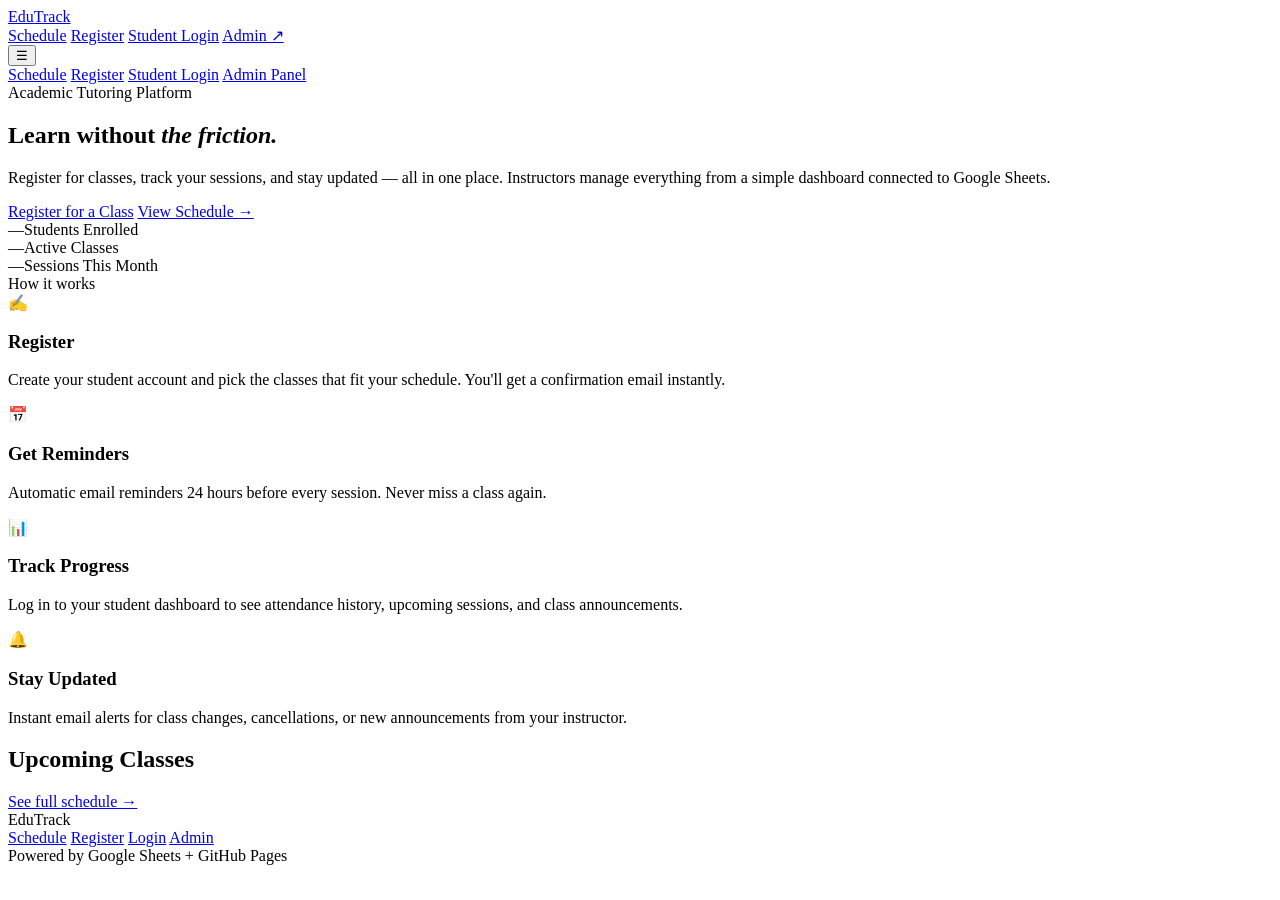
==== index.html @ 66f83318 "Create index.html" ====
<!DOCTYPE html>
<html lang="en">
<head>
  <meta charset="UTF-8" />
  <meta name="viewport" content="width=device-width, initial-scale=1.0"/>
  <title>EduTrack — Academic Class Management</title>
  <link rel="preconnect" href="https://fonts.googleapis.com">
  <link href="https://fonts.googleapis.com/css2?family=DM+Serif+Display:ital@0;1&family=Inter:wght@300;400;500;600&family=JetBrains+Mono:wght@400;500&display=swap" rel="stylesheet">
  <link rel="stylesheet" href="css/main.css">
</head>
<body>

  <!-- NAV -->
  <nav class="nav">
    <a href="index.html" class="nav-logo">Edu<span>Track</span></a>
    <div class="nav-links">
      <a href="pages/schedule.html">Schedule</a>
      <a href="pages/register.html">Register</a>
      <a href="pages/login.html">Student Login</a>
      <a href="pages/admin.html" class="nav-admin">Admin ↗</a>
    </div>
    <button class="nav-burger" onclick="toggleNav()">☰</button>
  </nav>
  <div class="nav-mobile" id="navMobile">
    <a href="pages/schedule.html">Schedule</a>
    <a href="pages/register.html">Register</a>
    <a href="pages/login.html">Student Login</a>
    <a href="pages/admin.html">Admin Panel</a>
  </div>

  <!-- HERO -->
  <section class="hero">
    <div class="hero-eyebrow">Academic Tutoring Platform</div>
    <h1 class="hero-headline">Learn without <em>the friction.</em></h1>
    <p class="hero-sub">Register for classes, track your sessions, and stay updated — all in one place. Instructors manage everything from a simple dashboard connected to Google Sheets.</p>
    <div class="hero-cta">
      <a href="pages/register.html" class="btn btn-primary">Register for a Class</a>
      <a href="pages/schedule.html" class="btn btn-ghost">View Schedule →</a>
    </div>
    <div class="hero-stats">
      <div class="stat"><span class="stat-num" id="statStudents">—</span><span class="stat-label">Students Enrolled</span></div>
      <div class="stat-divider"></div>
      <div class="stat"><span class="stat-num" id="statClasses">—</span><span class="stat-label">Active Classes</span></div>
      <div class="stat-divider"></div>
      <div class="stat"><span class="stat-num" id="statSessions">—</span><span class="stat-label">Sessions This Month</span></div>
    </div>
  </section>

  <!-- HOW IT WORKS -->
  <section class="how">
    <div class="how-label">How it works</div>
    <div class="how-grid">
      <div class="how-card">
        <div class="how-icon">✍️</div>
        <h3>Register</h3>
        <p>Create your student account and pick the classes that fit your schedule. You'll get a confirmation email instantly.</p>
      </div>
      <div class="how-card">
        <div class="how-icon">📅</div>
        <h3>Get Reminders</h3>
        <p>Automatic email reminders 24 hours before every session. Never miss a class again.</p>
      </div>
      <div class="how-card">
        <div class="how-icon">📊</div>
        <h3>Track Progress</h3>
        <p>Log in to your student dashboard to see attendance history, upcoming sessions, and class announcements.</p>
      </div>
      <div class="how-card">
        <div class="how-icon">🔔</div>
        <h3>Stay Updated</h3>
        <p>Instant email alerts for class changes, cancellations, or new announcements from your instructor.</p>
      </div>
    </div>
  </section>

  <!-- UPCOMING CLASSES PREVIEW -->
  <section class="preview">
    <div class="preview-header">
      <h2>Upcoming Classes</h2>
      <a href="pages/schedule.html" class="preview-more">See full schedule →</a>
    </div>
    <div id="previewClasses" class="preview-grid">
      <div class="skeleton-card"></div>
      <div class="skeleton-card"></div>
      <div class="skeleton-card"></div>
    </div>
  </section>

  <!-- FOOTER -->
  <footer class="footer">
    <div class="footer-brand">Edu<span>Track</span></div>
    <div class="footer-links">
      <a href="pages/schedule.html">Schedule</a>
      <a href="pages/register.html">Register</a>
      <a href="pages/login.html">Login</a>
      <a href="pages/admin.html">Admin</a>
    </div>
    <div class="footer-note">Powered by Google Sheets + GitHub Pages</div>
  </footer>

  <script src="js/config.js"></script>
  <script src="js/api.js"></script>
  <script src="js/main.js"></script>
</body>
</html>
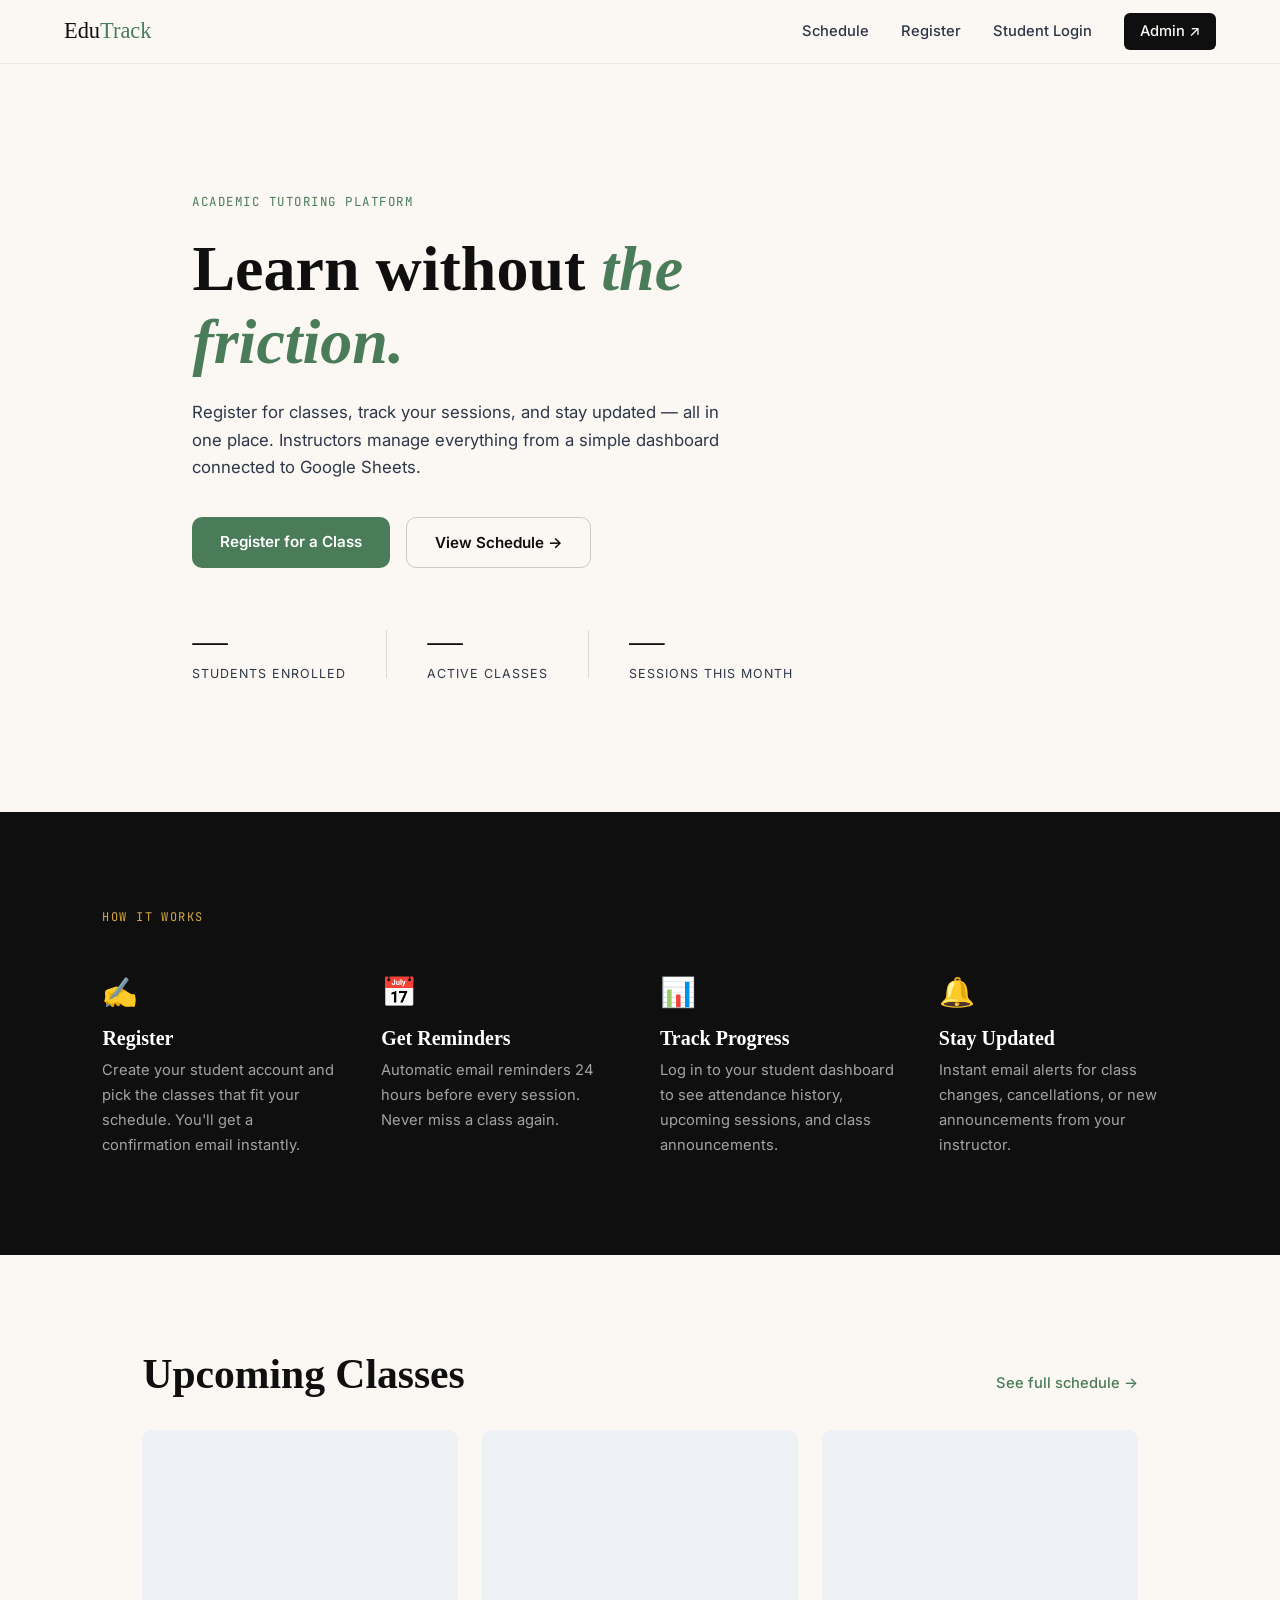
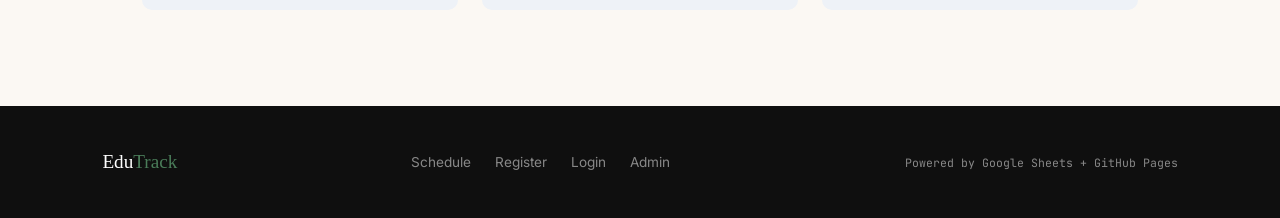
==== commit 9be3e957: "Update index.html" ====
--- a/index.html
+++ b/index.html
@@ -6,7 +6,7 @@
   <title>EduTrack — Academic Class Management</title>
   <link rel="preconnect" href="https://fonts.googleapis.com">
   <link href="https://fonts.googleapis.com/css2?family=DM+Serif+Display:ital@0;1&family=Inter:wght@300;400;500;600&family=JetBrains+Mono:wght@400;500&display=swap" rel="stylesheet">
-  <link rel="stylesheet" href="css/main.css">
+  <link rel="stylesheet" href="main.css">
 </head>
 <body>
 
--- a/main.css
+++ b/main.css
@@ -0,0 +1,269 @@
+/* ============================================
+   EDUTRACK — MAIN STYLESHEET
+   Palette: Ink (#0F0F0F), Slate (#2D3748), 
+   Sage (#4A7C59), Cream (#FBF8F3), 
+   Gold (#D4A843), Mist (#EEF2F7)
+   Display: DM Serif Display / Body: Inter
+   ============================================ */
+
+*, *::before, *::after { box-sizing: border-box; margin: 0; padding: 0; }
+
+:root {
+  --ink:    #0F0F0F;
+  --slate:  #2D3748;
+  --sage:   #4A7C59;
+  --sage-light: #EBF4EE;
+  --cream:  #FBF8F3;
+  --gold:   #D4A843;
+  --mist:   #EEF2F7;
+  --danger: #C0392B;
+  --warn:   #E67E22;
+  --radius: 10px;
+  --shadow: 0 2px 16px rgba(15,15,15,0.08);
+  --shadow-lg: 0 8px 40px rgba(15,15,15,0.12);
+}
+
+html { scroll-behavior: smooth; }
+
+body {
+  font-family: 'Inter', sans-serif;
+  background: var(--cream);
+  color: var(--ink);
+  font-size: 16px;
+  line-height: 1.65;
+  min-height: 100vh;
+}
+
+/* ---- TYPOGRAPHY ---- */
+h1, h2, h3 { font-family: 'DM Serif Display', serif; line-height: 1.15; }
+h1 { font-size: clamp(2.4rem, 6vw, 4rem); }
+h2 { font-size: clamp(1.8rem, 4vw, 2.6rem); }
+h3 { font-size: 1.25rem; }
+em { font-style: italic; color: var(--sage); }
+code, .mono { font-family: 'JetBrains Mono', monospace; font-size: 0.85em; }
+
+/* ---- NAV ---- */
+.nav {
+  position: sticky; top: 0; z-index: 100;
+  display: flex; align-items: center; justify-content: space-between;
+  padding: 0 clamp(1.5rem, 5vw, 4rem);
+  height: 64px;
+  background: rgba(251,248,243,0.92);
+  backdrop-filter: blur(12px);
+  border-bottom: 1px solid rgba(15,15,15,0.06);
+}
+.nav-logo { font-family: 'DM Serif Display', serif; font-size: 1.4rem; color: var(--ink); text-decoration: none; }
+.nav-logo span { color: var(--sage); }
+.nav-links { display: flex; gap: 2rem; align-items: center; }
+.nav-links a { text-decoration: none; color: var(--slate); font-size: 0.92rem; font-weight: 500; transition: color 0.2s; }
+.nav-links a:hover { color: var(--sage); }
+.nav-admin { background: var(--ink); color: var(--cream) !important; padding: 0.4rem 1rem; border-radius: 6px; }
+.nav-admin:hover { background: var(--sage) !important; color: white !important; }
+.nav-burger { display: none; background: none; border: none; font-size: 1.4rem; cursor: pointer; }
+.nav-mobile { display: none; position: fixed; top: 64px; left: 0; right: 0; background: var(--cream); border-bottom: 1px solid var(--mist); padding: 1rem 2rem; z-index: 99; flex-direction: column; gap: 1rem; }
+.nav-mobile.open { display: flex; }
+.nav-mobile a { color: var(--slate); text-decoration: none; font-weight: 500; padding: 0.5rem 0; }
+@media (max-width: 700px) {
+  .nav-links { display: none; }
+  .nav-burger { display: block; }
+}
+
+/* ---- BUTTONS ---- */
+.btn { display: inline-block; padding: 0.75rem 1.75rem; border-radius: var(--radius); text-decoration: none; font-weight: 600; font-size: 0.95rem; transition: all 0.2s; cursor: pointer; border: none; }
+.btn-primary { background: var(--sage); color: white; }
+.btn-primary:hover { background: #3a6347; transform: translateY(-1px); box-shadow: 0 4px 16px rgba(74,124,89,0.3); }
+.btn-ghost { background: transparent; color: var(--ink); border: 1.5px solid rgba(15,15,15,0.2); }
+.btn-ghost:hover { border-color: var(--sage); color: var(--sage); }
+.btn-danger { background: var(--danger); color: white; }
+.btn-gold { background: var(--gold); color: var(--ink); }
+.btn-sm { padding: 0.45rem 1rem; font-size: 0.85rem; }
+.btn:disabled { opacity: 0.5; cursor: not-allowed; transform: none !important; }
+
+/* ---- HERO ---- */
+.hero {
+  padding: clamp(4rem, 10vw, 8rem) clamp(1.5rem, 8vw, 10rem);
+  max-width: 1100px; margin: 0 auto;
+}
+.hero-eyebrow { font-family: 'JetBrains Mono', monospace; font-size: 0.78rem; letter-spacing: 0.12em; text-transform: uppercase; color: var(--sage); margin-bottom: 1.2rem; }
+.hero-headline { margin-bottom: 1.25rem; max-width: 680px; }
+.hero-sub { max-width: 560px; color: var(--slate); font-size: 1.05rem; margin-bottom: 2.2rem; }
+.hero-cta { display: flex; gap: 1rem; flex-wrap: wrap; margin-bottom: 3.5rem; }
+.hero-stats { display: flex; align-items: center; gap: 2.5rem; flex-wrap: wrap; }
+.stat { display: flex; flex-direction: column; }
+.stat-num { font-family: 'DM Serif Display', serif; font-size: 2.2rem; color: var(--ink); line-height: 1; }
+.stat-label { font-size: 0.78rem; color: var(--slate); text-transform: uppercase; letter-spacing: 0.08em; margin-top: 0.25rem; }
+.stat-divider { width: 1px; height: 48px; background: rgba(15,15,15,0.12); }
+
+/* ---- HOW IT WORKS ---- */
+.how {
+  background: var(--ink);
+  color: white;
+  padding: clamp(3rem, 8vw, 6rem) clamp(1.5rem, 8vw, 10rem);
+}
+.how-label { font-family: 'JetBrains Mono', monospace; font-size: 0.75rem; letter-spacing: 0.12em; text-transform: uppercase; color: var(--gold); margin-bottom: 2.5rem; }
+.how-grid { display: grid; grid-template-columns: repeat(auto-fit, minmax(220px, 1fr)); gap: 2.5rem; }
+.how-card { }
+.how-icon { font-size: 1.8rem; margin-bottom: 0.75rem; }
+.how-card h3 { color: white; margin-bottom: 0.5rem; }
+.how-card p { color: rgba(255,255,255,0.62); font-size: 0.92rem; line-height: 1.7; }
+
+/* ---- PREVIEW SECTION ---- */
+.preview {
+  padding: clamp(3rem, 8vw, 6rem) clamp(1.5rem, 8vw, 10rem);
+  max-width: 1200px; margin: 0 auto;
+}
+.preview-header { display: flex; align-items: baseline; justify-content: space-between; margin-bottom: 2rem; }
+.preview-more { color: var(--sage); font-weight: 500; text-decoration: none; font-size: 0.92rem; }
+.preview-grid { display: grid; grid-template-columns: repeat(auto-fill, minmax(300px, 1fr)); gap: 1.5rem; }
+.class-card {
+  background: white; border-radius: var(--radius); padding: 1.5rem;
+  border: 1px solid rgba(15,15,15,0.07); box-shadow: var(--shadow);
+  transition: box-shadow 0.2s, transform 0.2s;
+}
+.class-card:hover { box-shadow: var(--shadow-lg); transform: translateY(-2px); }
+.class-card-subject { font-family: 'JetBrains Mono', monospace; font-size: 0.72rem; letter-spacing: 0.1em; text-transform: uppercase; color: var(--sage); margin-bottom: 0.4rem; }
+.class-card-title { font-family: 'DM Serif Display', serif; font-size: 1.25rem; margin-bottom: 0.5rem; }
+.class-card-meta { display: flex; flex-direction: column; gap: 0.2rem; font-size: 0.85rem; color: var(--slate); margin-bottom: 1rem; }
+.class-card-footer { display: flex; align-items: center; justify-content: space-between; }
+.capacity-bar { flex: 1; height: 4px; background: var(--mist); border-radius: 2px; margin-right: 1rem; overflow: hidden; }
+.capacity-fill { height: 100%; background: var(--sage); border-radius: 2px; transition: width 0.4s; }
+.capacity-fill.warn { background: var(--warn); }
+.capacity-fill.full { background: var(--danger); }
+.capacity-label { font-size: 0.78rem; color: var(--slate); white-space: nowrap; }
+
+/* ---- SKELETON ---- */
+.skeleton-card { background: var(--mist); border-radius: var(--radius); height: 180px; animation: shimmer 1.5s infinite; }
+@keyframes shimmer { 0%,100%{opacity:0.5} 50%{opacity:1} }
+
+/* ---- FORMS ---- */
+.form-page { max-width: 520px; margin: 4rem auto; padding: 0 1.5rem; }
+.form-page h1 { margin-bottom: 0.4rem; }
+.form-page .sub { color: var(--slate); margin-bottom: 2rem; font-size: 0.95rem; }
+.form-card { background: white; border-radius: var(--radius); padding: 2rem; box-shadow: var(--shadow); border: 1px solid rgba(15,15,15,0.07); }
+.form-group { margin-bottom: 1.25rem; }
+.form-group label { display: block; font-size: 0.85rem; font-weight: 600; color: var(--slate); margin-bottom: 0.4rem; }
+.form-group input, .form-group select, .form-group textarea {
+  width: 100%; padding: 0.65rem 0.9rem;
+  border: 1.5px solid rgba(15,15,15,0.12); border-radius: 8px;
+  font-family: 'Inter', sans-serif; font-size: 0.95rem; color: var(--ink);
+  background: var(--cream); transition: border-color 0.2s;
+  outline: none;
+}
+.form-group input:focus, .form-group select:focus, .form-group textarea:focus { border-color: var(--sage); background: white; }
+.form-group.error input, .form-group.error select { border-color: var(--danger); }
+.form-error { font-size: 0.8rem; color: var(--danger); margin-top: 0.3rem; }
+.form-hint { font-size: 0.8rem; color: var(--slate); margin-top: 0.3rem; opacity: 0.7; }
+.form-actions { margin-top: 1.5rem; }
+.form-actions .btn { width: 100%; text-align: center; }
+.form-switch { margin-top: 1.25rem; text-align: center; font-size: 0.88rem; color: var(--slate); }
+.form-switch a { color: var(--sage); font-weight: 600; text-decoration: none; }
+
+/* ---- ALERTS ---- */
+.alert { padding: 0.9rem 1.1rem; border-radius: 8px; font-size: 0.9rem; margin-bottom: 1rem; display: none; }
+.alert.show { display: block; }
+.alert-success { background: var(--sage-light); color: #2a5c38; border: 1px solid #c3dfc9; }
+.alert-error { background: #fdf0ef; color: var(--danger); border: 1px solid #f5c6c2; }
+.alert-info { background: #eef4ff; color: #2558c0; border: 1px solid #bdd0f5; }
+.alert-warn { background: #fff8ee; color: #8a5100; border: 1px solid #f5dda8; }
+
+/* ---- DASHBOARD ---- */
+.dashboard { max-width: 1100px; margin: 0 auto; padding: 2rem 1.5rem; }
+.dashboard-header { display: flex; align-items: center; justify-content: space-between; margin-bottom: 2.5rem; flex-wrap: wrap; gap: 1rem; }
+.welcome-name { font-family: 'DM Serif Display', serif; font-size: 1.8rem; }
+.dashboard-tabs { display: flex; gap: 0; border-bottom: 2px solid var(--mist); margin-bottom: 2rem; overflow-x: auto; }
+.tab-btn { padding: 0.7rem 1.4rem; background: none; border: none; font-family: 'Inter', sans-serif; font-size: 0.9rem; font-weight: 500; color: var(--slate); cursor: pointer; border-bottom: 2px solid transparent; margin-bottom: -2px; transition: all 0.2s; white-space: nowrap; }
+.tab-btn.active { color: var(--sage); border-bottom-color: var(--sage); }
+.tab-content { display: none; }
+.tab-content.active { display: block; }
+
+/* ---- TABLE ---- */
+.data-table { width: 100%; border-collapse: collapse; font-size: 0.9rem; }
+.data-table th { text-align: left; font-size: 0.75rem; text-transform: uppercase; letter-spacing: 0.08em; color: var(--slate); padding: 0.6rem 1rem; border-bottom: 1.5px solid var(--mist); font-family: 'JetBrains Mono', monospace; }
+.data-table td { padding: 0.85rem 1rem; border-bottom: 1px solid var(--mist); vertical-align: middle; }
+.data-table tr:last-child td { border-bottom: none; }
+.data-table tbody tr:hover { background: var(--sage-light); }
+.table-wrap { background: white; border-radius: var(--radius); box-shadow: var(--shadow); overflow: hidden; overflow-x: auto; }
+
+/* ---- BADGES ---- */
+.badge { display: inline-block; padding: 0.2rem 0.6rem; border-radius: 20px; font-size: 0.72rem; font-weight: 600; text-transform: uppercase; letter-spacing: 0.05em; }
+.badge-green { background: var(--sage-light); color: #2a5c38; }
+.badge-gold { background: #fff3d0; color: #7a5a00; }
+.badge-red { background: #fdf0ef; color: var(--danger); }
+.badge-blue { background: #eef4ff; color: #2558c0; }
+.badge-grey { background: var(--mist); color: var(--slate); }
+
+/* ---- ADMIN ---- */
+.admin-layout { display: grid; grid-template-columns: 220px 1fr; min-height: calc(100vh - 64px); }
+.admin-sidebar { background: var(--ink); padding: 2rem 1rem; }
+.admin-sidebar-title { font-family: 'JetBrains Mono', monospace; font-size: 0.7rem; letter-spacing: 0.12em; text-transform: uppercase; color: var(--gold); margin-bottom: 1.5rem; padding: 0 0.5rem; }
+.sidebar-link { display: flex; align-items: center; gap: 0.6rem; padding: 0.65rem 0.75rem; border-radius: 8px; color: rgba(255,255,255,0.65); text-decoration: none; font-size: 0.9rem; font-weight: 500; transition: all 0.2s; margin-bottom: 0.25rem; cursor: pointer; border: none; background: none; width: 100%; text-align: left; font-family: 'Inter', sans-serif; }
+.sidebar-link:hover, .sidebar-link.active { background: rgba(255,255,255,0.1); color: white; }
+.sidebar-link.active { background: var(--sage); color: white; }
+.admin-main { padding: 2.5rem; overflow-y: auto; }
+.admin-section { display: none; }
+.admin-section.active { display: block; }
+.admin-section-title { font-family: 'DM Serif Display', serif; font-size: 1.8rem; margin-bottom: 0.25rem; }
+.admin-section-sub { color: var(--slate); font-size: 0.9rem; margin-bottom: 2rem; }
+.admin-stats-grid { display: grid; grid-template-columns: repeat(auto-fit, minmax(160px, 1fr)); gap: 1rem; margin-bottom: 2rem; }
+.admin-stat-card { background: white; border-radius: var(--radius); padding: 1.25rem; box-shadow: var(--shadow); border: 1px solid rgba(15,15,15,0.07); }
+.admin-stat-val { font-family: 'DM Serif Display', serif; font-size: 2rem; color: var(--ink); }
+.admin-stat-label { font-size: 0.8rem; color: var(--slate); margin-top: 0.2rem; }
+@media (max-width: 768px) {
+  .admin-layout { grid-template-columns: 1fr; }
+  .admin-sidebar { display: none; }
+}
+
+/* ---- MODAL ---- */
+.modal-overlay { position: fixed; inset: 0; background: rgba(15,15,15,0.5); z-index: 200; display: none; align-items: center; justify-content: center; padding: 1rem; backdrop-filter: blur(4px); }
+.modal-overlay.open { display: flex; }
+.modal { background: white; border-radius: var(--radius); padding: 2rem; max-width: 500px; width: 100%; box-shadow: var(--shadow-lg); position: relative; }
+.modal-close { position: absolute; top: 1rem; right: 1rem; background: none; border: none; font-size: 1.2rem; cursor: pointer; color: var(--slate); }
+.modal h3 { margin-bottom: 0.4rem; }
+.modal .sub { color: var(--slate); font-size: 0.9rem; margin-bottom: 1.5rem; }
+
+/* ---- SCHEDULE ---- */
+.schedule-page { max-width: 1100px; margin: 0 auto; padding: 3rem 1.5rem; }
+.schedule-filters { display: flex; gap: 0.75rem; flex-wrap: wrap; margin-bottom: 2rem; }
+.filter-btn { padding: 0.4rem 1rem; border-radius: 20px; border: 1.5px solid rgba(15,15,15,0.15); background: white; font-size: 0.85rem; font-weight: 500; cursor: pointer; transition: all 0.2s; font-family: 'Inter', sans-serif; color: var(--slate); }
+.filter-btn.active, .filter-btn:hover { background: var(--sage); color: white; border-color: var(--sage); }
+.schedule-grid { display: grid; grid-template-columns: repeat(auto-fill, minmax(320px, 1fr)); gap: 1.5rem; }
+
+/* ---- LOADING SPINNER ---- */
+.spinner { display: inline-block; width: 18px; height: 18px; border: 2px solid rgba(255,255,255,0.3); border-top-color: white; border-radius: 50%; animation: spin 0.7s linear infinite; vertical-align: middle; margin-right: 0.5rem; }
+@keyframes spin { to { transform: rotate(360deg); } }
+
+/* ---- EMPTY STATE ---- */
+.empty-state { text-align: center; padding: 4rem 2rem; color: var(--slate); }
+.empty-state-icon { font-size: 2.5rem; margin-bottom: 1rem; }
+.empty-state h3 { margin-bottom: 0.5rem; color: var(--ink); }
+.empty-state p { font-size: 0.92rem; max-width: 300px; margin: 0 auto; }
+
+/* ---- FOOTER ---- */
+.footer {
+  background: var(--ink); color: rgba(255,255,255,0.5);
+  padding: 2.5rem clamp(1.5rem, 8vw, 10rem);
+  display: flex; align-items: center; justify-content: space-between; flex-wrap: wrap; gap: 1rem;
+  font-size: 0.85rem;
+}
+.footer-brand { font-family: 'DM Serif Display', serif; font-size: 1.2rem; color: white; }
+.footer-brand span { color: var(--sage); }
+.footer-links { display: flex; gap: 1.5rem; }
+.footer-links a { color: rgba(255,255,255,0.5); text-decoration: none; }
+.footer-links a:hover { color: white; }
+.footer-note { font-family: 'JetBrains Mono', monospace; font-size: 0.72rem; }
+
+/* ---- UTILITIES ---- */
+.mt-1 { margin-top: 0.5rem; }
+.mt-2 { margin-top: 1rem; }
+.mt-3 { margin-top: 1.5rem; }
+.mb-2 { margin-bottom: 1rem; }
+.text-right { text-align: right; }
+.flex { display: flex; }
+.flex-between { display: flex; justify-content: space-between; align-items: center; }
+.gap-1 { gap: 0.5rem; }
+.gap-2 { gap: 1rem; }
+.w-full { width: 100%; }
+.hidden { display: none !important; }
+.text-slate { color: var(--slate); }
+.text-sage { color: var(--sage); }
+.text-sm { font-size: 0.85rem; }
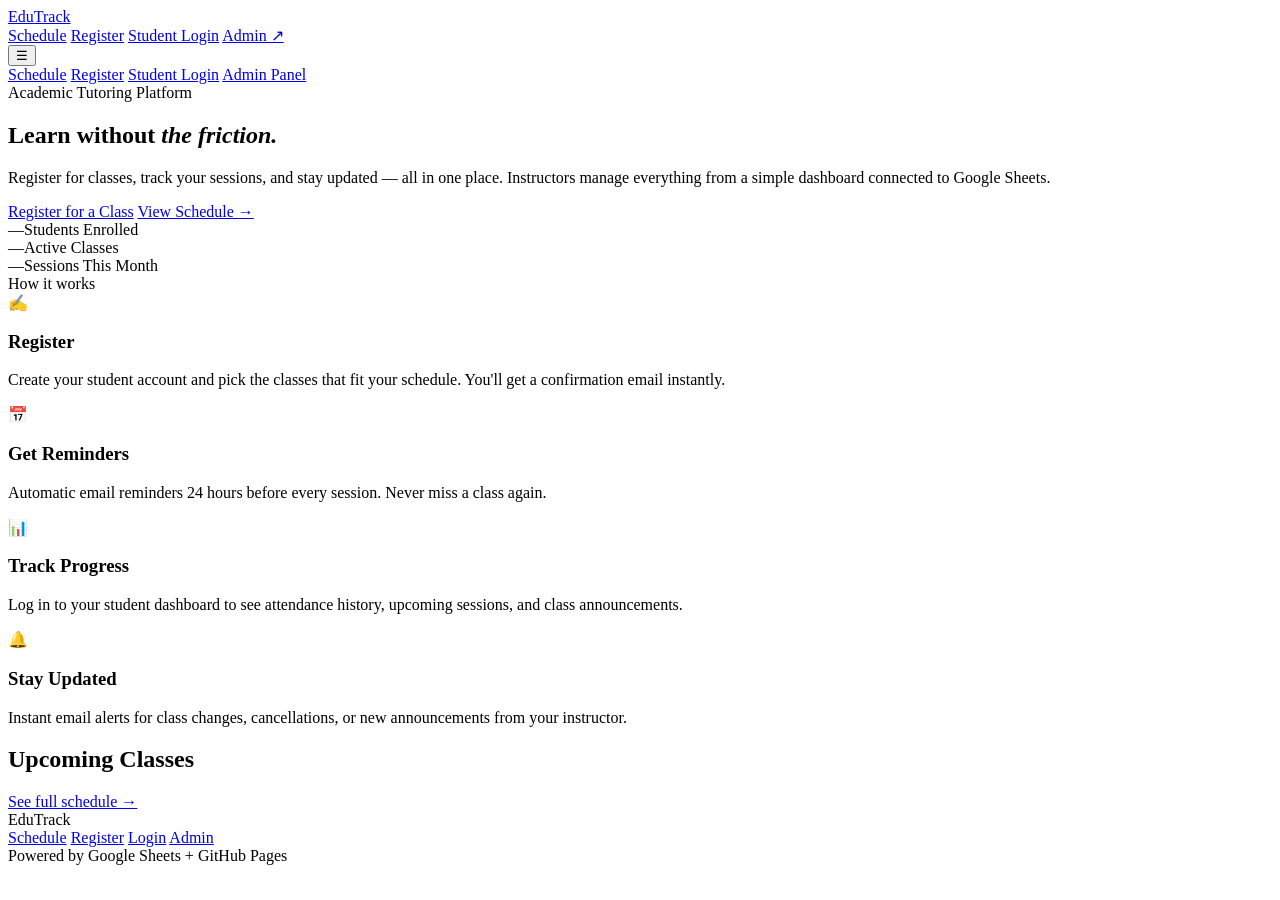
==== commit 42e0ff98: "Update index.html" ====
--- a/index.html
+++ b/index.html
@@ -6,7 +6,7 @@
   <title>EduTrack — Academic Class Management</title>
   <link rel="preconnect" href="https://fonts.googleapis.com">
   <link href="https://fonts.googleapis.com/css2?family=DM+Serif+Display:ital@0;1&family=Inter:wght@300;400;500;600&family=JetBrains+Mono:wght@400;500&display=swap" rel="stylesheet">
-  <link rel="stylesheet" href="main.css">
+  <link rel="stylesheet" href="css/main.css">
 </head>
 <body>
 
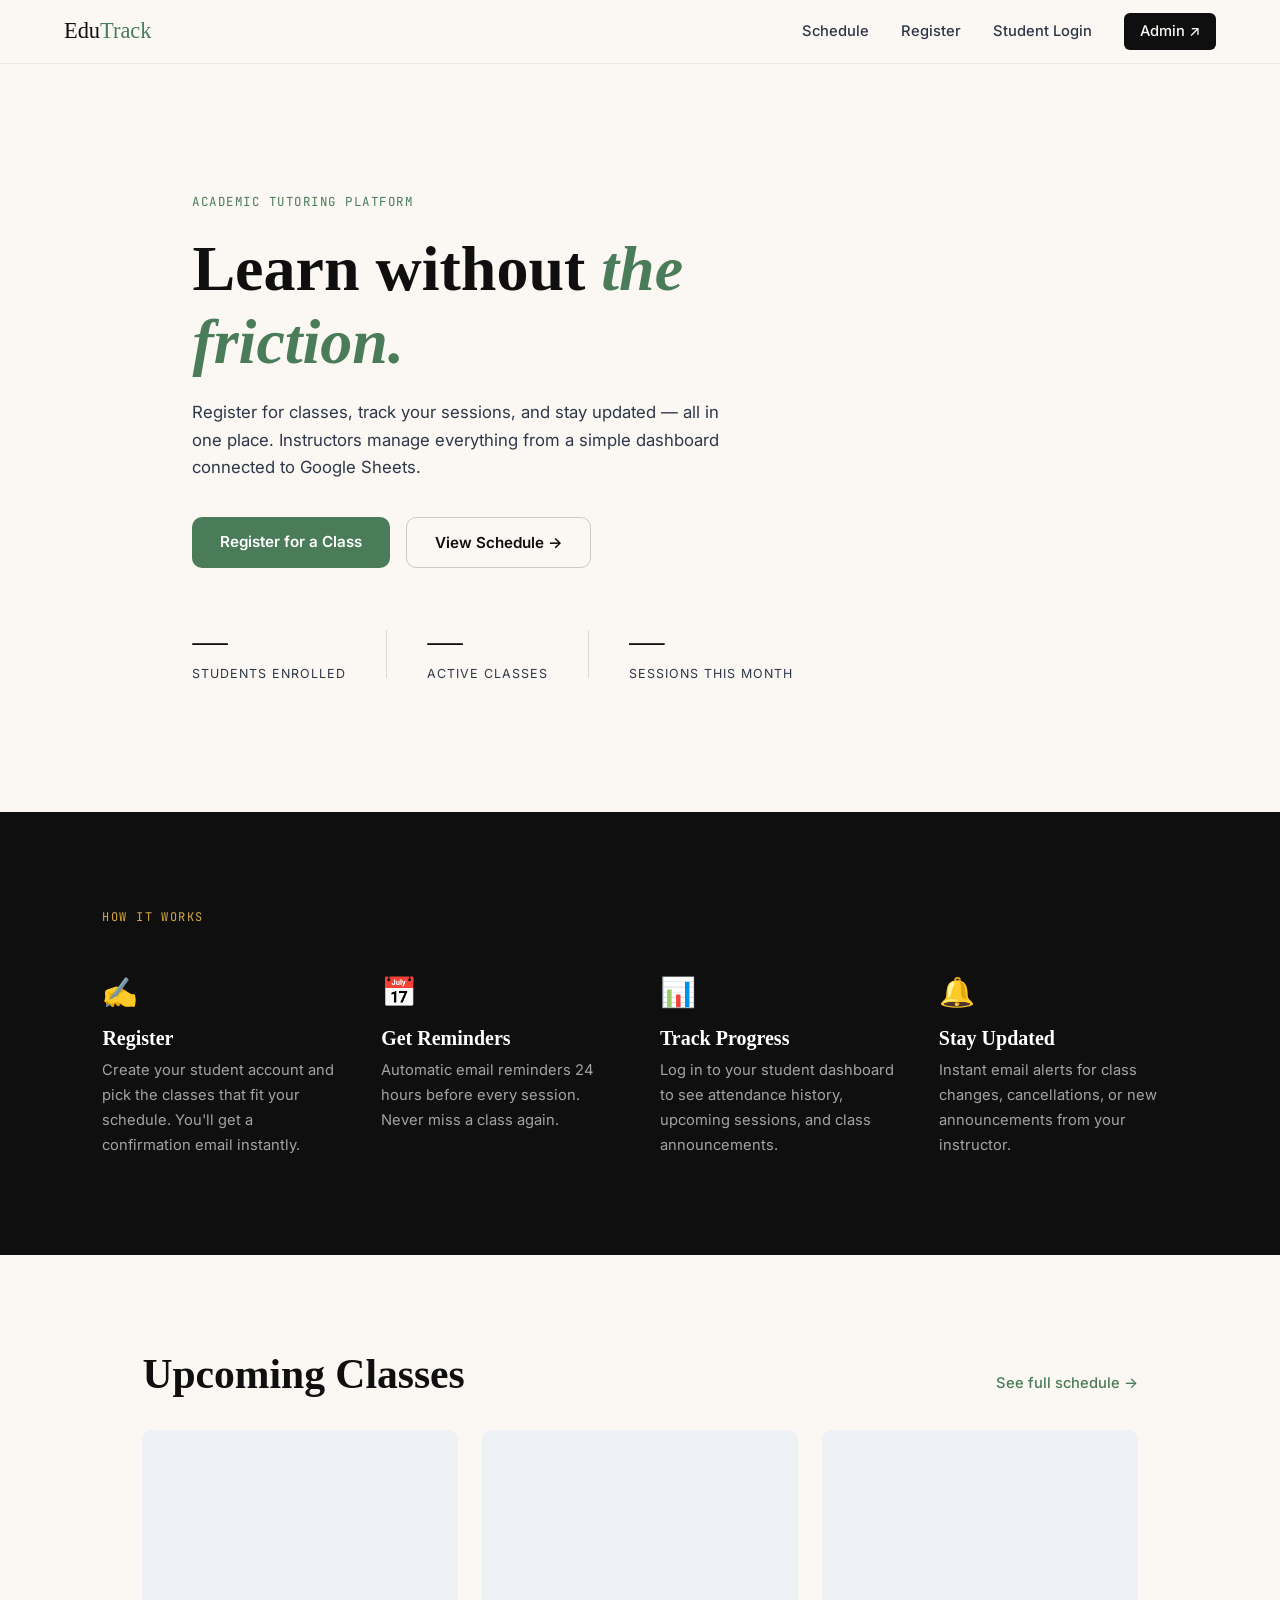
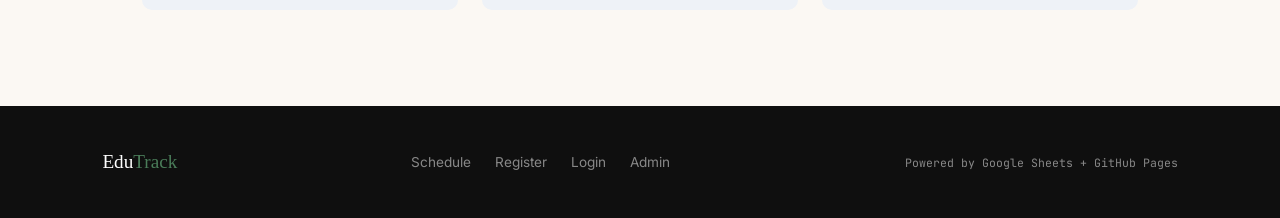
==== commit 7a1e3b02: "Update stylesheet link to main.css" ====
--- a/index.html
+++ b/index.html
@@ -6,7 +6,7 @@
   <title>EduTrack — Academic Class Management</title>
   <link rel="preconnect" href="https://fonts.googleapis.com">
   <link href="https://fonts.googleapis.com/css2?family=DM+Serif+Display:ital@0;1&family=Inter:wght@300;400;500;600&family=JetBrains+Mono:wght@400;500&display=swap" rel="stylesheet">
-  <link rel="stylesheet" href="css/main.css">
+  <link rel="stylesheet" href="main.css">
 </head>
 <body>
 
--- a/main.css
+++ b/main.css
@@ -0,0 +1,269 @@
+/* ============================================
+   EDUTRACK — MAIN STYLESHEET
+   Palette: Ink (#0F0F0F), Slate (#2D3748), 
+   Sage (#4A7C59), Cream (#FBF8F3), 
+   Gold (#D4A843), Mist (#EEF2F7)
+   Display: DM Serif Display / Body: Inter
+   ============================================ */
+
+*, *::before, *::after { box-sizing: border-box; margin: 0; padding: 0; }
+
+:root {
+  --ink:    #0F0F0F;
+  --slate:  #2D3748;
+  --sage:   #4A7C59;
+  --sage-light: #EBF4EE;
+  --cream:  #FBF8F3;
+  --gold:   #D4A843;
+  --mist:   #EEF2F7;
+  --danger: #C0392B;
+  --warn:   #E67E22;
+  --radius: 10px;
+  --shadow: 0 2px 16px rgba(15,15,15,0.08);
+  --shadow-lg: 0 8px 40px rgba(15,15,15,0.12);
+}
+
+html { scroll-behavior: smooth; }
+
+body {
+  font-family: 'Inter', sans-serif;
+  background: var(--cream);
+  color: var(--ink);
+  font-size: 16px;
+  line-height: 1.65;
+  min-height: 100vh;
+}
+
+/* ---- TYPOGRAPHY ---- */
+h1, h2, h3 { font-family: 'DM Serif Display', serif; line-height: 1.15; }
+h1 { font-size: clamp(2.4rem, 6vw, 4rem); }
+h2 { font-size: clamp(1.8rem, 4vw, 2.6rem); }
+h3 { font-size: 1.25rem; }
+em { font-style: italic; color: var(--sage); }
+code, .mono { font-family: 'JetBrains Mono', monospace; font-size: 0.85em; }
+
+/* ---- NAV ---- */
+.nav {
+  position: sticky; top: 0; z-index: 100;
+  display: flex; align-items: center; justify-content: space-between;
+  padding: 0 clamp(1.5rem, 5vw, 4rem);
+  height: 64px;
+  background: rgba(251,248,243,0.92);
+  backdrop-filter: blur(12px);
+  border-bottom: 1px solid rgba(15,15,15,0.06);
+}
+.nav-logo { font-family: 'DM Serif Display', serif; font-size: 1.4rem; color: var(--ink); text-decoration: none; }
+.nav-logo span { color: var(--sage); }
+.nav-links { display: flex; gap: 2rem; align-items: center; }
+.nav-links a { text-decoration: none; color: var(--slate); font-size: 0.92rem; font-weight: 500; transition: color 0.2s; }
+.nav-links a:hover { color: var(--sage); }
+.nav-admin { background: var(--ink); color: var(--cream) !important; padding: 0.4rem 1rem; border-radius: 6px; }
+.nav-admin:hover { background: var(--sage) !important; color: white !important; }
+.nav-burger { display: none; background: none; border: none; font-size: 1.4rem; cursor: pointer; }
+.nav-mobile { display: none; position: fixed; top: 64px; left: 0; right: 0; background: var(--cream); border-bottom: 1px solid var(--mist); padding: 1rem 2rem; z-index: 99; flex-direction: column; gap: 1rem; }
+.nav-mobile.open { display: flex; }
+.nav-mobile a { color: var(--slate); text-decoration: none; font-weight: 500; padding: 0.5rem 0; }
+@media (max-width: 700px) {
+  .nav-links { display: none; }
+  .nav-burger { display: block; }
+}
+
+/* ---- BUTTONS ---- */
+.btn { display: inline-block; padding: 0.75rem 1.75rem; border-radius: var(--radius); text-decoration: none; font-weight: 600; font-size: 0.95rem; transition: all 0.2s; cursor: pointer; border: none; }
+.btn-primary { background: var(--sage); color: white; }
+.btn-primary:hover { background: #3a6347; transform: translateY(-1px); box-shadow: 0 4px 16px rgba(74,124,89,0.3); }
+.btn-ghost { background: transparent; color: var(--ink); border: 1.5px solid rgba(15,15,15,0.2); }
+.btn-ghost:hover { border-color: var(--sage); color: var(--sage); }
+.btn-danger { background: var(--danger); color: white; }
+.btn-gold { background: var(--gold); color: var(--ink); }
+.btn-sm { padding: 0.45rem 1rem; font-size: 0.85rem; }
+.btn:disabled { opacity: 0.5; cursor: not-allowed; transform: none !important; }
+
+/* ---- HERO ---- */
+.hero {
+  padding: clamp(4rem, 10vw, 8rem) clamp(1.5rem, 8vw, 10rem);
+  max-width: 1100px; margin: 0 auto;
+}
+.hero-eyebrow { font-family: 'JetBrains Mono', monospace; font-size: 0.78rem; letter-spacing: 0.12em; text-transform: uppercase; color: var(--sage); margin-bottom: 1.2rem; }
+.hero-headline { margin-bottom: 1.25rem; max-width: 680px; }
+.hero-sub { max-width: 560px; color: var(--slate); font-size: 1.05rem; margin-bottom: 2.2rem; }
+.hero-cta { display: flex; gap: 1rem; flex-wrap: wrap; margin-bottom: 3.5rem; }
+.hero-stats { display: flex; align-items: center; gap: 2.5rem; flex-wrap: wrap; }
+.stat { display: flex; flex-direction: column; }
+.stat-num { font-family: 'DM Serif Display', serif; font-size: 2.2rem; color: var(--ink); line-height: 1; }
+.stat-label { font-size: 0.78rem; color: var(--slate); text-transform: uppercase; letter-spacing: 0.08em; margin-top: 0.25rem; }
+.stat-divider { width: 1px; height: 48px; background: rgba(15,15,15,0.12); }
+
+/* ---- HOW IT WORKS ---- */
+.how {
+  background: var(--ink);
+  color: white;
+  padding: clamp(3rem, 8vw, 6rem) clamp(1.5rem, 8vw, 10rem);
+}
+.how-label { font-family: 'JetBrains Mono', monospace; font-size: 0.75rem; letter-spacing: 0.12em; text-transform: uppercase; color: var(--gold); margin-bottom: 2.5rem; }
+.how-grid { display: grid; grid-template-columns: repeat(auto-fit, minmax(220px, 1fr)); gap: 2.5rem; }
+.how-card { }
+.how-icon { font-size: 1.8rem; margin-bottom: 0.75rem; }
+.how-card h3 { color: white; margin-bottom: 0.5rem; }
+.how-card p { color: rgba(255,255,255,0.62); font-size: 0.92rem; line-height: 1.7; }
+
+/* ---- PREVIEW SECTION ---- */
+.preview {
+  padding: clamp(3rem, 8vw, 6rem) clamp(1.5rem, 8vw, 10rem);
+  max-width: 1200px; margin: 0 auto;
+}
+.preview-header { display: flex; align-items: baseline; justify-content: space-between; margin-bottom: 2rem; }
+.preview-more { color: var(--sage); font-weight: 500; text-decoration: none; font-size: 0.92rem; }
+.preview-grid { display: grid; grid-template-columns: repeat(auto-fill, minmax(300px, 1fr)); gap: 1.5rem; }
+.class-card {
+  background: white; border-radius: var(--radius); padding: 1.5rem;
+  border: 1px solid rgba(15,15,15,0.07); box-shadow: var(--shadow);
+  transition: box-shadow 0.2s, transform 0.2s;
+}
+.class-card:hover { box-shadow: var(--shadow-lg); transform: translateY(-2px); }
+.class-card-subject { font-family: 'JetBrains Mono', monospace; font-size: 0.72rem; letter-spacing: 0.1em; text-transform: uppercase; color: var(--sage); margin-bottom: 0.4rem; }
+.class-card-title { font-family: 'DM Serif Display', serif; font-size: 1.25rem; margin-bottom: 0.5rem; }
+.class-card-meta { display: flex; flex-direction: column; gap: 0.2rem; font-size: 0.85rem; color: var(--slate); margin-bottom: 1rem; }
+.class-card-footer { display: flex; align-items: center; justify-content: space-between; }
+.capacity-bar { flex: 1; height: 4px; background: var(--mist); border-radius: 2px; margin-right: 1rem; overflow: hidden; }
+.capacity-fill { height: 100%; background: var(--sage); border-radius: 2px; transition: width 0.4s; }
+.capacity-fill.warn { background: var(--warn); }
+.capacity-fill.full { background: var(--danger); }
+.capacity-label { font-size: 0.78rem; color: var(--slate); white-space: nowrap; }
+
+/* ---- SKELETON ---- */
+.skeleton-card { background: var(--mist); border-radius: var(--radius); height: 180px; animation: shimmer 1.5s infinite; }
+@keyframes shimmer { 0%,100%{opacity:0.5} 50%{opacity:1} }
+
+/* ---- FORMS ---- */
+.form-page { max-width: 520px; margin: 4rem auto; padding: 0 1.5rem; }
+.form-page h1 { margin-bottom: 0.4rem; }
+.form-page .sub { color: var(--slate); margin-bottom: 2rem; font-size: 0.95rem; }
+.form-card { background: white; border-radius: var(--radius); padding: 2rem; box-shadow: var(--shadow); border: 1px solid rgba(15,15,15,0.07); }
+.form-group { margin-bottom: 1.25rem; }
+.form-group label { display: block; font-size: 0.85rem; font-weight: 600; color: var(--slate); margin-bottom: 0.4rem; }
+.form-group input, .form-group select, .form-group textarea {
+  width: 100%; padding: 0.65rem 0.9rem;
+  border: 1.5px solid rgba(15,15,15,0.12); border-radius: 8px;
+  font-family: 'Inter', sans-serif; font-size: 0.95rem; color: var(--ink);
+  background: var(--cream); transition: border-color 0.2s;
+  outline: none;
+}
+.form-group input:focus, .form-group select:focus, .form-group textarea:focus { border-color: var(--sage); background: white; }
+.form-group.error input, .form-group.error select { border-color: var(--danger); }
+.form-error { font-size: 0.8rem; color: var(--danger); margin-top: 0.3rem; }
+.form-hint { font-size: 0.8rem; color: var(--slate); margin-top: 0.3rem; opacity: 0.7; }
+.form-actions { margin-top: 1.5rem; }
+.form-actions .btn { width: 100%; text-align: center; }
+.form-switch { margin-top: 1.25rem; text-align: center; font-size: 0.88rem; color: var(--slate); }
+.form-switch a { color: var(--sage); font-weight: 600; text-decoration: none; }
+
+/* ---- ALERTS ---- */
+.alert { padding: 0.9rem 1.1rem; border-radius: 8px; font-size: 0.9rem; margin-bottom: 1rem; display: none; }
+.alert.show { display: block; }
+.alert-success { background: var(--sage-light); color: #2a5c38; border: 1px solid #c3dfc9; }
+.alert-error { background: #fdf0ef; color: var(--danger); border: 1px solid #f5c6c2; }
+.alert-info { background: #eef4ff; color: #2558c0; border: 1px solid #bdd0f5; }
+.alert-warn { background: #fff8ee; color: #8a5100; border: 1px solid #f5dda8; }
+
+/* ---- DASHBOARD ---- */
+.dashboard { max-width: 1100px; margin: 0 auto; padding: 2rem 1.5rem; }
+.dashboard-header { display: flex; align-items: center; justify-content: space-between; margin-bottom: 2.5rem; flex-wrap: wrap; gap: 1rem; }
+.welcome-name { font-family: 'DM Serif Display', serif; font-size: 1.8rem; }
+.dashboard-tabs { display: flex; gap: 0; border-bottom: 2px solid var(--mist); margin-bottom: 2rem; overflow-x: auto; }
+.tab-btn { padding: 0.7rem 1.4rem; background: none; border: none; font-family: 'Inter', sans-serif; font-size: 0.9rem; font-weight: 500; color: var(--slate); cursor: pointer; border-bottom: 2px solid transparent; margin-bottom: -2px; transition: all 0.2s; white-space: nowrap; }
+.tab-btn.active { color: var(--sage); border-bottom-color: var(--sage); }
+.tab-content { display: none; }
+.tab-content.active { display: block; }
+
+/* ---- TABLE ---- */
+.data-table { width: 100%; border-collapse: collapse; font-size: 0.9rem; }
+.data-table th { text-align: left; font-size: 0.75rem; text-transform: uppercase; letter-spacing: 0.08em; color: var(--slate); padding: 0.6rem 1rem; border-bottom: 1.5px solid var(--mist); font-family: 'JetBrains Mono', monospace; }
+.data-table td { padding: 0.85rem 1rem; border-bottom: 1px solid var(--mist); vertical-align: middle; }
+.data-table tr:last-child td { border-bottom: none; }
+.data-table tbody tr:hover { background: var(--sage-light); }
+.table-wrap { background: white; border-radius: var(--radius); box-shadow: var(--shadow); overflow: hidden; overflow-x: auto; }
+
+/* ---- BADGES ---- */
+.badge { display: inline-block; padding: 0.2rem 0.6rem; border-radius: 20px; font-size: 0.72rem; font-weight: 600; text-transform: uppercase; letter-spacing: 0.05em; }
+.badge-green { background: var(--sage-light); color: #2a5c38; }
+.badge-gold { background: #fff3d0; color: #7a5a00; }
+.badge-red { background: #fdf0ef; color: var(--danger); }
+.badge-blue { background: #eef4ff; color: #2558c0; }
+.badge-grey { background: var(--mist); color: var(--slate); }
+
+/* ---- ADMIN ---- */
+.admin-layout { display: grid; grid-template-columns: 220px 1fr; min-height: calc(100vh - 64px); }
+.admin-sidebar { background: var(--ink); padding: 2rem 1rem; }
+.admin-sidebar-title { font-family: 'JetBrains Mono', monospace; font-size: 0.7rem; letter-spacing: 0.12em; text-transform: uppercase; color: var(--gold); margin-bottom: 1.5rem; padding: 0 0.5rem; }
+.sidebar-link { display: flex; align-items: center; gap: 0.6rem; padding: 0.65rem 0.75rem; border-radius: 8px; color: rgba(255,255,255,0.65); text-decoration: none; font-size: 0.9rem; font-weight: 500; transition: all 0.2s; margin-bottom: 0.25rem; cursor: pointer; border: none; background: none; width: 100%; text-align: left; font-family: 'Inter', sans-serif; }
+.sidebar-link:hover, .sidebar-link.active { background: rgba(255,255,255,0.1); color: white; }
+.sidebar-link.active { background: var(--sage); color: white; }
+.admin-main { padding: 2.5rem; overflow-y: auto; }
+.admin-section { display: none; }
+.admin-section.active { display: block; }
+.admin-section-title { font-family: 'DM Serif Display', serif; font-size: 1.8rem; margin-bottom: 0.25rem; }
+.admin-section-sub { color: var(--slate); font-size: 0.9rem; margin-bottom: 2rem; }
+.admin-stats-grid { display: grid; grid-template-columns: repeat(auto-fit, minmax(160px, 1fr)); gap: 1rem; margin-bottom: 2rem; }
+.admin-stat-card { background: white; border-radius: var(--radius); padding: 1.25rem; box-shadow: var(--shadow); border: 1px solid rgba(15,15,15,0.07); }
+.admin-stat-val { font-family: 'DM Serif Display', serif; font-size: 2rem; color: var(--ink); }
+.admin-stat-label { font-size: 0.8rem; color: var(--slate); margin-top: 0.2rem; }
+@media (max-width: 768px) {
+  .admin-layout { grid-template-columns: 1fr; }
+  .admin-sidebar { display: none; }
+}
+
+/* ---- MODAL ---- */
+.modal-overlay { position: fixed; inset: 0; background: rgba(15,15,15,0.5); z-index: 200; display: none; align-items: center; justify-content: center; padding: 1rem; backdrop-filter: blur(4px); }
+.modal-overlay.open { display: flex; }
+.modal { background: white; border-radius: var(--radius); padding: 2rem; max-width: 500px; width: 100%; box-shadow: var(--shadow-lg); position: relative; }
+.modal-close { position: absolute; top: 1rem; right: 1rem; background: none; border: none; font-size: 1.2rem; cursor: pointer; color: var(--slate); }
+.modal h3 { margin-bottom: 0.4rem; }
+.modal .sub { color: var(--slate); font-size: 0.9rem; margin-bottom: 1.5rem; }
+
+/* ---- SCHEDULE ---- */
+.schedule-page { max-width: 1100px; margin: 0 auto; padding: 3rem 1.5rem; }
+.schedule-filters { display: flex; gap: 0.75rem; flex-wrap: wrap; margin-bottom: 2rem; }
+.filter-btn { padding: 0.4rem 1rem; border-radius: 20px; border: 1.5px solid rgba(15,15,15,0.15); background: white; font-size: 0.85rem; font-weight: 500; cursor: pointer; transition: all 0.2s; font-family: 'Inter', sans-serif; color: var(--slate); }
+.filter-btn.active, .filter-btn:hover { background: var(--sage); color: white; border-color: var(--sage); }
+.schedule-grid { display: grid; grid-template-columns: repeat(auto-fill, minmax(320px, 1fr)); gap: 1.5rem; }
+
+/* ---- LOADING SPINNER ---- */
+.spinner { display: inline-block; width: 18px; height: 18px; border: 2px solid rgba(255,255,255,0.3); border-top-color: white; border-radius: 50%; animation: spin 0.7s linear infinite; vertical-align: middle; margin-right: 0.5rem; }
+@keyframes spin { to { transform: rotate(360deg); } }
+
+/* ---- EMPTY STATE ---- */
+.empty-state { text-align: center; padding: 4rem 2rem; color: var(--slate); }
+.empty-state-icon { font-size: 2.5rem; margin-bottom: 1rem; }
+.empty-state h3 { margin-bottom: 0.5rem; color: var(--ink); }
+.empty-state p { font-size: 0.92rem; max-width: 300px; margin: 0 auto; }
+
+/* ---- FOOTER ---- */
+.footer {
+  background: var(--ink); color: rgba(255,255,255,0.5);
+  padding: 2.5rem clamp(1.5rem, 8vw, 10rem);
+  display: flex; align-items: center; justify-content: space-between; flex-wrap: wrap; gap: 1rem;
+  font-size: 0.85rem;
+}
+.footer-brand { font-family: 'DM Serif Display', serif; font-size: 1.2rem; color: white; }
+.footer-brand span { color: var(--sage); }
+.footer-links { display: flex; gap: 1.5rem; }
+.footer-links a { color: rgba(255,255,255,0.5); text-decoration: none; }
+.footer-links a:hover { color: white; }
+.footer-note { font-family: 'JetBrains Mono', monospace; font-size: 0.72rem; }
+
+/* ---- UTILITIES ---- */
+.mt-1 { margin-top: 0.5rem; }
+.mt-2 { margin-top: 1rem; }
+.mt-3 { margin-top: 1.5rem; }
+.mb-2 { margin-bottom: 1rem; }
+.text-right { text-align: right; }
+.flex { display: flex; }
+.flex-between { display: flex; justify-content: space-between; align-items: center; }
+.gap-1 { gap: 0.5rem; }
+.gap-2 { gap: 1rem; }
+.w-full { width: 100%; }
+.hidden { display: none !important; }
+.text-slate { color: var(--slate); }
+.text-sage { color: var(--sage); }
+.text-sm { font-size: 0.85rem; }
